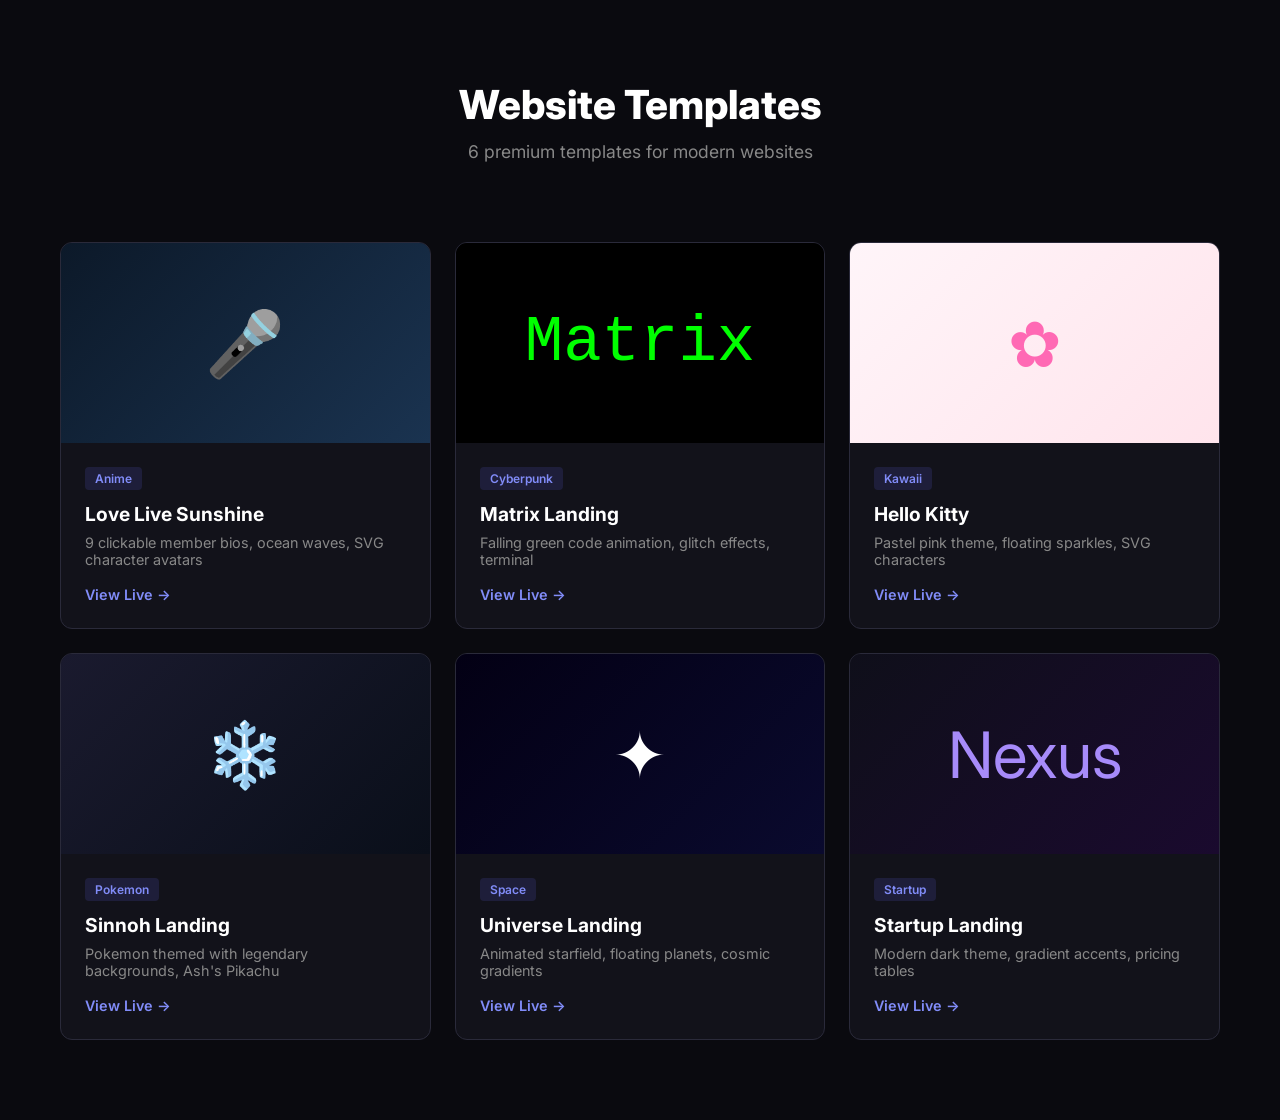
==== index.html @ c0da91eb "Add templates gallery page" ====
<!DOCTYPE html>
<html lang="en">
<head>
    <meta charset="UTF-8">
    <meta name="viewport" content="width=device-width, initial-scale=1.0">
    <title>Website Templates Collection</title>
    <link href="https://fonts.googleapis.com/css2?family=Inter:wght@400;500;600;700;800&display=swap" rel="stylesheet">
    <style>
        * { margin: 0; padding: 0; box-sizing: border-box; }
        body { font-family: 'Inter', sans-serif; background: #0a0a0f; color: #fff; }
        .header { text-align: center; padding: 80px 20px 40px; }
        .header h1 { font-size: 2.5rem; font-weight: 800; margin-bottom: 12px; }
        .header p { color: #888; font-size: 1.1rem; }
        .grid { display: grid; grid-template-columns: repeat(auto-fill, minmax(350px, 1fr)); gap: 24px; max-width: 1200px; margin: 0 auto; padding: 40px 20px 80px; }
        .card { background: #12121a; border: 1px solid #2a2a3a; border-radius: 12px; overflow: hidden; transition: all 0.3s; }
        .card:hover { transform: translateY(-5px); border-color: #6366f1; box-shadow: 0 20px 40px rgba(99,102,241,0.2); }
        .card-preview { height: 200px; display: flex; align-items: center; justify-content: center; font-size: 4rem; }
        .card-body { padding: 24px; }
        .card-tag { display: inline-block; padding: 4px 10px; background: rgba(99,102,241,0.15); color: #818cf8; font-size: 0.75rem; font-weight: 600; border-radius: 4px; margin-bottom: 12px; }
        .card h3 { font-size: 1.2rem; margin-bottom: 8px; }
        .card p { color: #888; font-size: 0.9rem; margin-bottom: 16px; }
        .card-link { display: inline-flex; align-items: center; gap: 8px; color: #818cf8; text-decoration: none; font-weight: 600; font-size: 0.9rem; }
        .card-link:hover { color: #a5b4fc; }
        .preview-sinnoh { background: linear-gradient(135deg, #1a1a2e, #0a0f1a); }
        .preview-startup { background: linear-gradient(135deg, #0f0f1a, #1a0a2e); }
        .preview-matrix { background: #000; color: #0f0; font-family: monospace; }
        .preview-hellokitty { background: linear-gradient(135deg, #fff5f9, #ffe4ec); }
        .preview-universe { background: linear-gradient(135deg, #030014, #0a0a2e); }
        .preview-lovelive { background: linear-gradient(135deg, #0c1929, #1a3350); }
    </style>
</head>
<body>
    <div class="header">
        <h1>Website Templates</h1>
        <p>6 premium templates for modern websites</p>
    </div>
    <div class="grid">
        <div class="card">
            <div class="card-preview preview-lovelive">🎤</div>
            <div class="card-body">
                <span class="card-tag">Anime</span>
                <h3>Love Live Sunshine</h3>
                <p>9 clickable member bios, ocean waves, SVG character avatars</p>
                <a href="./lovelive-landing/" class="card-link">View Live →</a>
            </div>
        </div>
        <div class="card">
            <div class="card-preview preview-matrix">Matrix</div>
            <div class="card-body">
                <span class="card-tag">Cyberpunk</span>
                <h3>Matrix Landing</h3>
                <p>Falling green code animation, glitch effects, terminal</p>
                <a href="./matrix-landing/" class="card-link">View Live →</a>
            </div>
        </div>
        <div class="card">
            <div class="card-preview preview-hellokitty" style="color:#ff69b4;">✿</div>
            <div class="card-body">
                <span class="card-tag">Kawaii</span>
                <h3>Hello Kitty</h3>
                <p>Pastel pink theme, floating sparkles, SVG characters</p>
                <a href="./hello-kitty-landing/" class="card-link">View Live →</a>
            </div>
        </div>
        <div class="card">
            <div class="card-preview preview-sinnoh">❄️</div>
            <div class="card-body">
                <span class="card-tag">Pokemon</span>
                <h3>Sinnoh Landing</h3>
                <p>Pokemon themed with legendary backgrounds, Ash's Pikachu</p>
                <a href="./sinnoh-landing/" class="card-link">View Live →</a>
            </div>
        </div>
        <div class="card">
            <div class="card-preview preview-universe">✦</div>
            <div class="card-body">
                <span class="card-tag">Space</span>
                <h3>Universe Landing</h3>
                <p>Animated starfield, floating planets, cosmic gradients</p>
                <a href="./universe-landing/" class="card-link">View Live →</a>
            </div>
        </div>
        <div class="card">
            <div class="card-preview preview-startup" style="color:#a78bfa;">Nexus</div>
            <div class="card-body">
                <span class="card-tag">Startup</span>
                <h3>Startup Landing</h3>
                <p>Modern dark theme, gradient accents, pricing tables</p>
                <a href="./startup-landing/" class="card-link">View Live →</a>
            </div>
        </div>
    </div>
</body>
</html>
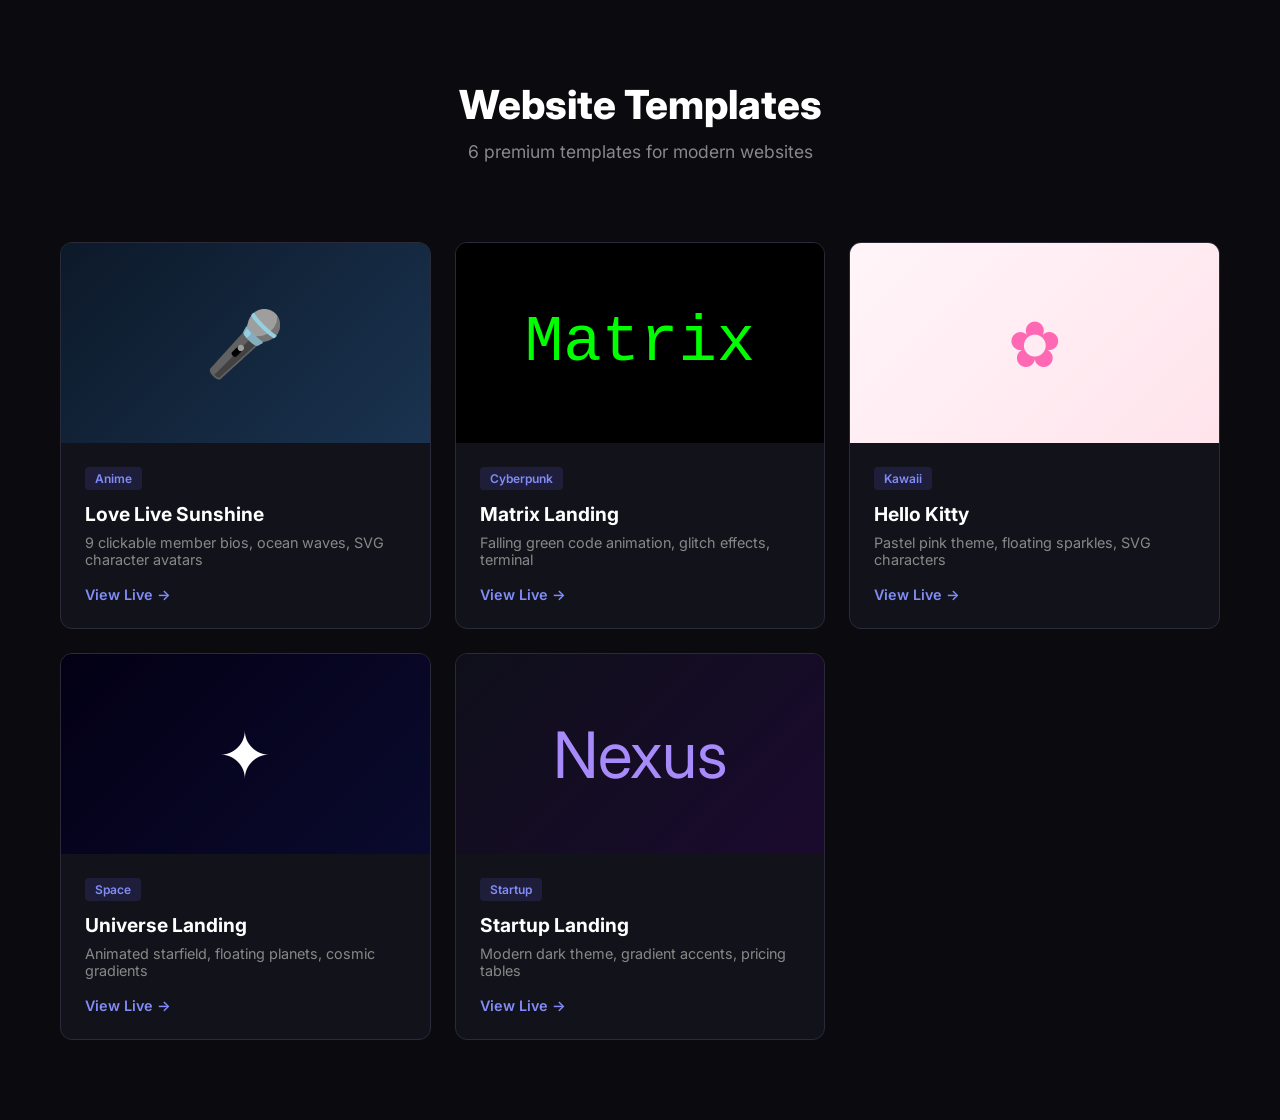
==== commit 760c00b7: "Remove Sinnoh template" ====
--- a/index.html
+++ b/index.html
@@ -41,7 +41,7 @@
                 <span class="card-tag">Anime</span>
                 <h3>Love Live Sunshine</h3>
                 <p>9 clickable member bios, ocean waves, SVG character avatars</p>
-                <a href="./lovelive-landing/" class="card-link">View Live →</a>
+                <a href="https://shgfx10.github.io/templates/lovelive-landing/" class="card-link">View Live →</a>
             </div>
         </div>
         <div class="card">
@@ -50,7 +50,7 @@
                 <span class="card-tag">Cyberpunk</span>
                 <h3>Matrix Landing</h3>
                 <p>Falling green code animation, glitch effects, terminal</p>
-                <a href="./matrix-landing/" class="card-link">View Live →</a>
+                <a href="https://shgfx10.github.io/templates/matrix-landing/" class="card-link">View Live →</a>
             </div>
         </div>
         <div class="card">
@@ -59,16 +59,7 @@
                 <span class="card-tag">Kawaii</span>
                 <h3>Hello Kitty</h3>
                 <p>Pastel pink theme, floating sparkles, SVG characters</p>
-                <a href="./hello-kitty-landing/" class="card-link">View Live →</a>
-            </div>
-        </div>
-        <div class="card">
-            <div class="card-preview preview-sinnoh">❄️</div>
-            <div class="card-body">
-                <span class="card-tag">Pokemon</span>
-                <h3>Sinnoh Landing</h3>
-                <p>Pokemon themed with legendary backgrounds, Ash's Pikachu</p>
-                <a href="./sinnoh-landing/" class="card-link">View Live →</a>
+                <a href="https://shgfx10.github.io/templates/hello-kitty-landing/" class="card-link">View Live →</a>
             </div>
         </div>
         <div class="card">
@@ -77,7 +68,7 @@
                 <span class="card-tag">Space</span>
                 <h3>Universe Landing</h3>
                 <p>Animated starfield, floating planets, cosmic gradients</p>
-                <a href="./universe-landing/" class="card-link">View Live →</a>
+                <a href="https://shgfx10.github.io/templates/universe-landing/" class="card-link">View Live →</a>
             </div>
         </div>
         <div class="card">
@@ -86,7 +77,7 @@
                 <span class="card-tag">Startup</span>
                 <h3>Startup Landing</h3>
                 <p>Modern dark theme, gradient accents, pricing tables</p>
-                <a href="./startup-landing/" class="card-link">View Live →</a>
+                <a href="https://shgfx10.github.io/templates/startup-landing/" class="card-link">View Live →</a>
             </div>
         </div>
     </div>
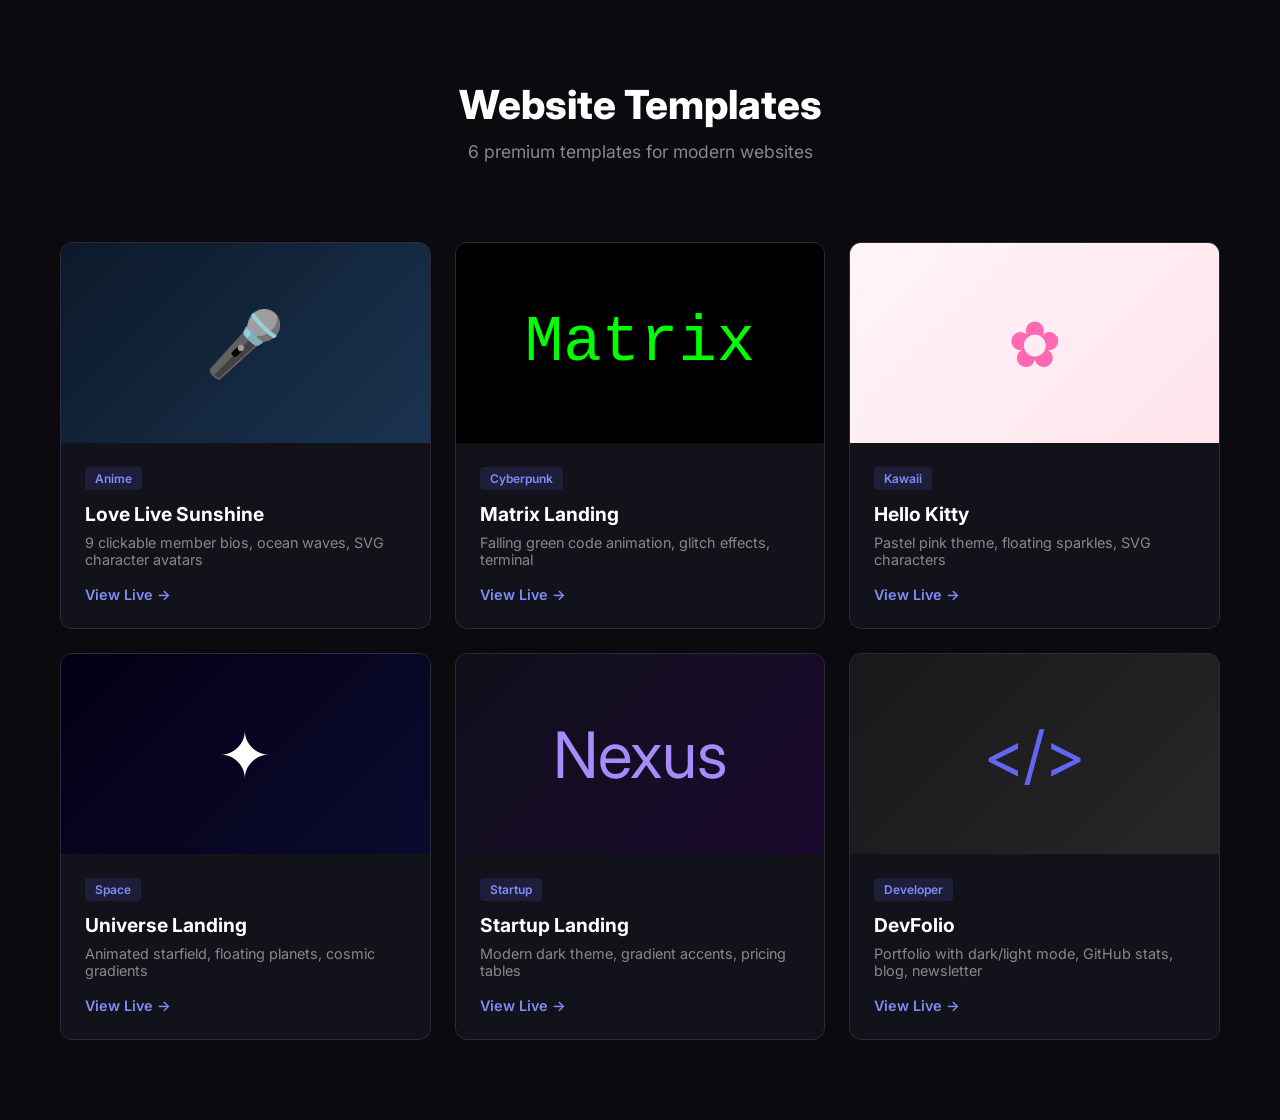
==== commit e55db2f4: "Add DevFolio to gallery" ====
--- a/index.html
+++ b/index.html
@@ -80,6 +80,15 @@
                 <a href="https://shgfx10.github.io/templates/startup-landing/" class="card-link">View Live →</a>
             </div>
         </div>
+        <div class="card">
+            <div class="card-preview" style="background: linear-gradient(135deg, #18181b, #27272a); color: #6366f1;">&lt;/&gt;</div>
+            <div class="card-body">
+                <span class="card-tag">Developer</span>
+                <h3>DevFolio</h3>
+                <p>Portfolio with dark/light mode, GitHub stats, blog, newsletter</p>
+                <a href="https://shgfx10.github.io/templates/devfolio-landing/" class="card-link">View Live →</a>
+            </div>
+        </div>
     </div>
 </body>
 </html>
